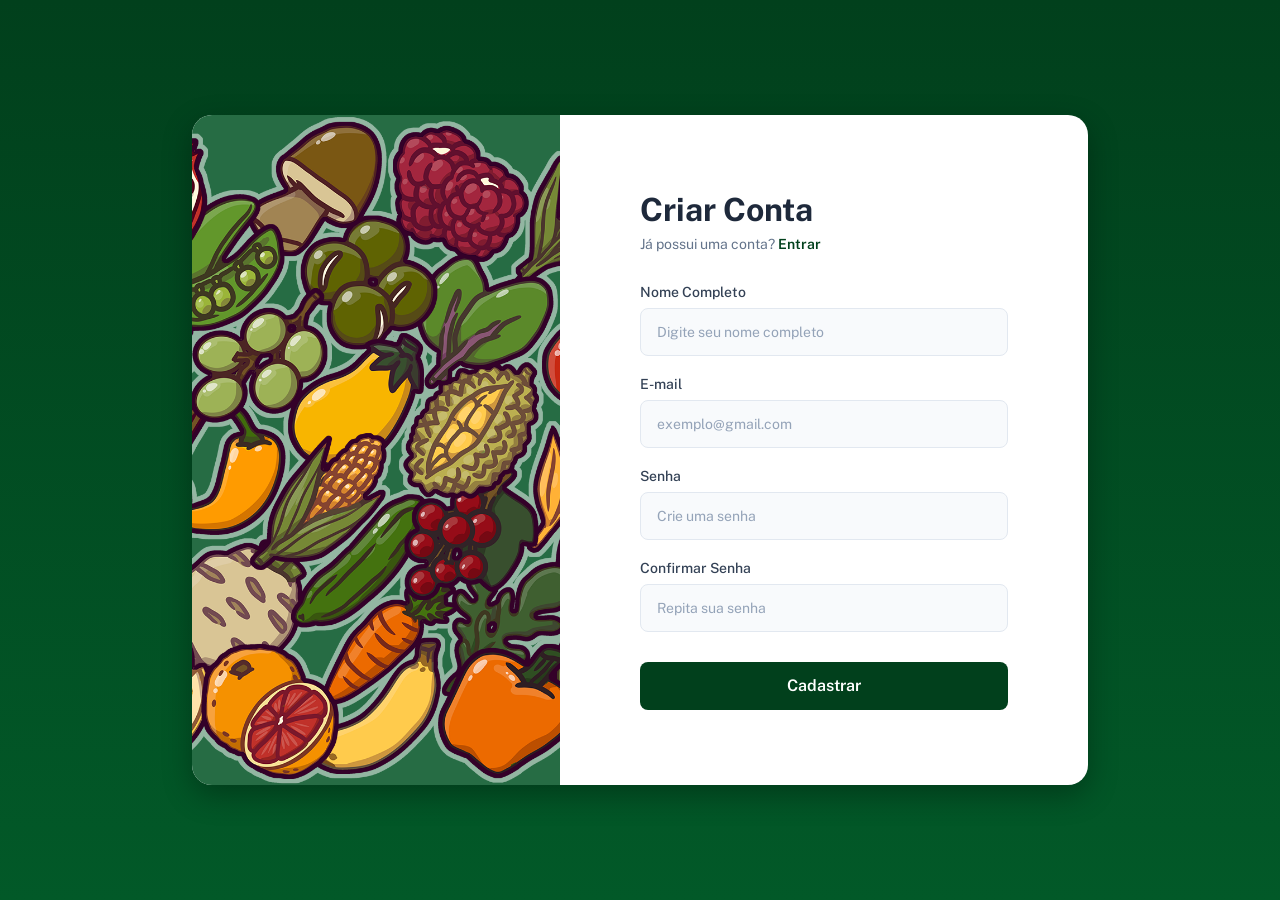
==== renato/cadastro_usuario/index.html @ 86652263 "Add files via upload" ====
<!DOCTYPE html>
<html lang="pt-br">
<head>
    <meta charset="UTF-8">
    <meta name="viewport" content="width=device-width, initial-scale=1.0">
    <title>Cadastro - Unifit</title>
    <link rel="preconnect" href="https://fonts.googleapis.com">
    <link rel="preconnect" href="https://fonts.gstatic.com" crossorigin>
    <link href="https://fonts.googleapis.com/css2?family=Public+Sans:wght@400;500;600;700&display=swap" rel="stylesheet">
    <link rel="stylesheet" href="style.css">
</head>
<body>
    <div class="container">
        <div class="image-section">
            <img src="../imagens/vegetables2.png" alt="Imagem de Cadastro" class="main-image" >
            
        </div>

        <div class="form-section">
            <div class="form-header">
                <h1>Criar Conta</h1>
                <p>Já possui uma conta? <a href="#">Entrar</a></p>
            </div>

            <form>
                <div class="input-group">
                    <label for="nome">Nome Completo</label>
                    <input type="text" id="nome" placeholder="Digite seu nome completo">
                </div>

                <div class="input-group">
                    <label for="email">E-mail</label>
                    <input type="email" id="email" placeholder="exemplo@gmail.com">
                </div>

                <div class="input-group">
                    <label for="senha">Senha</label>
                    <input type="password" id="senha" placeholder="Crie uma senha">
                </div>

                <div class="input-group">
                    <label for="confirmar">Confirmar Senha</label>
                    <input type="password" id="confirmar" placeholder="Repita sua senha">
                </div>

                <button type="submit" class="btn-register">Cadastrar</button>
            </form>
        </div>
    </div>
</body>
</html>
---- renato/cadastro_usuario/style.css ----
* {
    margin: 0;
    padding: 0;
    box-sizing: border-box;
    font-family: 'Public Sans', sans-serif;
}

body {
    background-image: linear-gradient(to bottom, #01401c, #025928);
    display: flex;
    justify-content: center;
    align-items: center;
    height: 100vh;
}

.container {
    display: flex;
    width: 70vw;
    height: 670px;
    background-color: #FFFFFF;
    border-radius: 20px;
    overflow: hidden;
    box-shadow: 0px 10px 30px rgba(0, 0, 0, 0.308);
}

/* Seção da Imagem */
.image-section {
    flex: 1;
    background-color: #266c44; 
}

.main-image {
    width: 100%;
    height: 100%;
    object-fit: cover;
    display: block;
}

/* Seção do Formulário */
.form-section {
    flex: 1;
    padding: 60px 80px;
    display: flex;
    flex-direction: column;
    justify-content: center;
}

.form-header h1 {
    font-size: 32px;
    font-weight: 700;
    color: #1E293B;
    margin-bottom: 8px;
}

.form-header p {
    font-size: 14px;
    color: #64748B;
    margin-bottom: 32px;
}

.form-header a {
    color: #01401c;
    text-decoration: none;
    font-weight: 600;
}

/* Inputs */
.input-group {
    margin-bottom: 20px;
}

.input-group label {
    display: block;
    font-size: 14px;
    font-weight: 500;
    color: #334155;
    margin-bottom: 8px;
}

.input-group input {
    width: 100%;
    height: 48px;
    padding: 0 16px;
    border: 1px solid #E2E8F0;
    border-radius: 8px;
    background-color: #F8FAFC;
    font-size: 14px;
    outline: none;
    transition: border-color 0.2s;
}

.input-group input:focus {
    border-color: #01401c;
}

.input-group input::placeholder {
    color: #94A3B8;
}

/* Botão */
.btn-register {
    width: 100%;
    height: 48px;
    background-color: #01401c;
    color: white;
    border: none;
    border-radius: 8px;
    font-size: 16px;
    font-weight: 600;
    cursor: pointer;
    margin-top: 10px;
    transition: background-color 0.2s;
}

.btn-register:hover {
    background-color: #266c44;
}
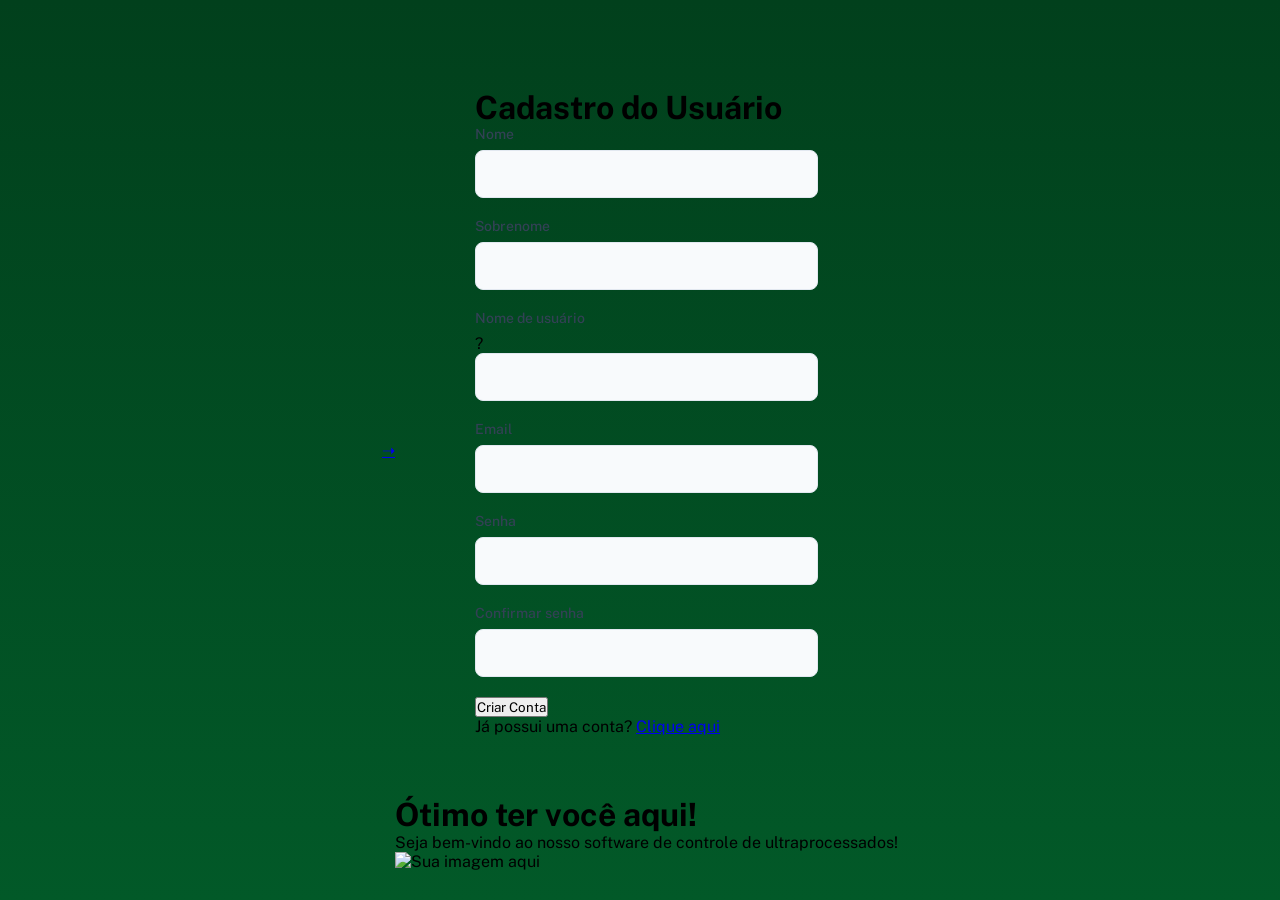
==== commit a3a4ff5b: "Revamp user registration page layout and content" ====
--- a/renato/cadastro_usuario/index.html
+++ b/renato/cadastro_usuario/index.html
@@ -3,49 +3,77 @@
 <head>
     <meta charset="UTF-8">
     <meta name="viewport" content="width=device-width, initial-scale=1.0">
-    <title>Cadastro - Unifit</title>
+    <title>Cadastro Unifit</title>
     <link rel="preconnect" href="https://fonts.googleapis.com">
     <link rel="preconnect" href="https://fonts.gstatic.com" crossorigin>
-    <link href="https://fonts.googleapis.com/css2?family=Public+Sans:wght@400;500;600;700&display=swap" rel="stylesheet">
+    <link href="https://fonts.googleapis.com/css2?family=Public+Sans:wght@300;400;600;700&display=swap" rel="stylesheet">
     <link rel="stylesheet" href="style.css">
 </head>
 <body>
-    <div class="container">
-        <div class="image-section">
-            <img src="../imagens/vegetables2.png" alt="Imagem de Cadastro" class="main-image" >
-            
-        </div>
 
+    <a href="../tela_inicial/index.html" target="_self" class="exit-button" title="Voltar">&#10141;</a>
+    <div class="main-card">
+        
         <div class="form-section">
-            <div class="form-header">
-                <h1>Criar Conta</h1>
-                <p>Já possui uma conta? <a href="#">Entrar</a></p>
-            </div>
-
+            <h1>Cadastro do Usuário</h1>
             <form>
-                <div class="input-group">
-                    <label for="nome">Nome Completo</label>
-                    <input type="text" id="nome" placeholder="Digite seu nome completo">
+                <div class="input-row">
+                    <div class="input-group">
+                        <label for="nome">Nome</label>
+                        <input type="text" id="nome">
+                    </div>
+                    <div class="input-group">
+                        <label for="sobrenome">Sobrenome</label>
+                        <input type="text" id="sobrenome">
+                    </div>
                 </div>
 
                 <div class="input-group">
-                    <label for="email">E-mail</label>
-                    <input type="email" id="email" placeholder="exemplo@gmail.com">
+                    <div class="label-with-icon">
+                        <label for="user">Nome de usuário</label>
+                        <span class="info-icon">?</span>
+                    </div>
+                    <input type="text" id="user">
                 </div>
 
                 <div class="input-group">
-                    <label for="senha">Senha</label>
-                    <input type="password" id="senha" placeholder="Crie uma senha">
+                    <label for="email">Email</label>
+                    <input type="email" id="email">
                 </div>
 
-                <div class="input-group">
-                    <label for="confirmar">Confirmar Senha</label>
-                    <input type="password" id="confirmar" placeholder="Repita sua senha">
+                <div class="input-row">
+                    <div class="input-group">
+                        <label for="senha">Senha</label>
+                        <input type="password" id="senha">
+                    </div>
+                    <div class="input-group">
+                        <label for="confirmar">Confirmar senha</label>
+                        <input type="password" id="confirmar">
+                    </div>
                 </div>
 
-                <button type="submit" class="btn-register">Cadastrar</button>
+                <div class="actions">
+                    <button type="submit" class="btn-submit">Criar Conta</button>
+                    <div class="login-link">
+                        Já possui uma conta?
+                        <a href="#">Clique aqui</a>
+                    </div>
+                </div>
             </form>
         </div>
+
+        <div class="divider"></div>
+
+        <div class="info-section">
+            <h1>Ótimo ter você aqui!</h1>
+            <p>Seja bem-vindo ao nosso software de controle de ultraprocessados!</p>
+            
+            <div class="image-placeholder">
+                <img src="../imagens/Captura de tela 2026-04-30 185839.png" alt="Sua imagem aqui"> 
+            </div>
+        </div>
+
     </div>
+
 </body>
-</html>+</html>
